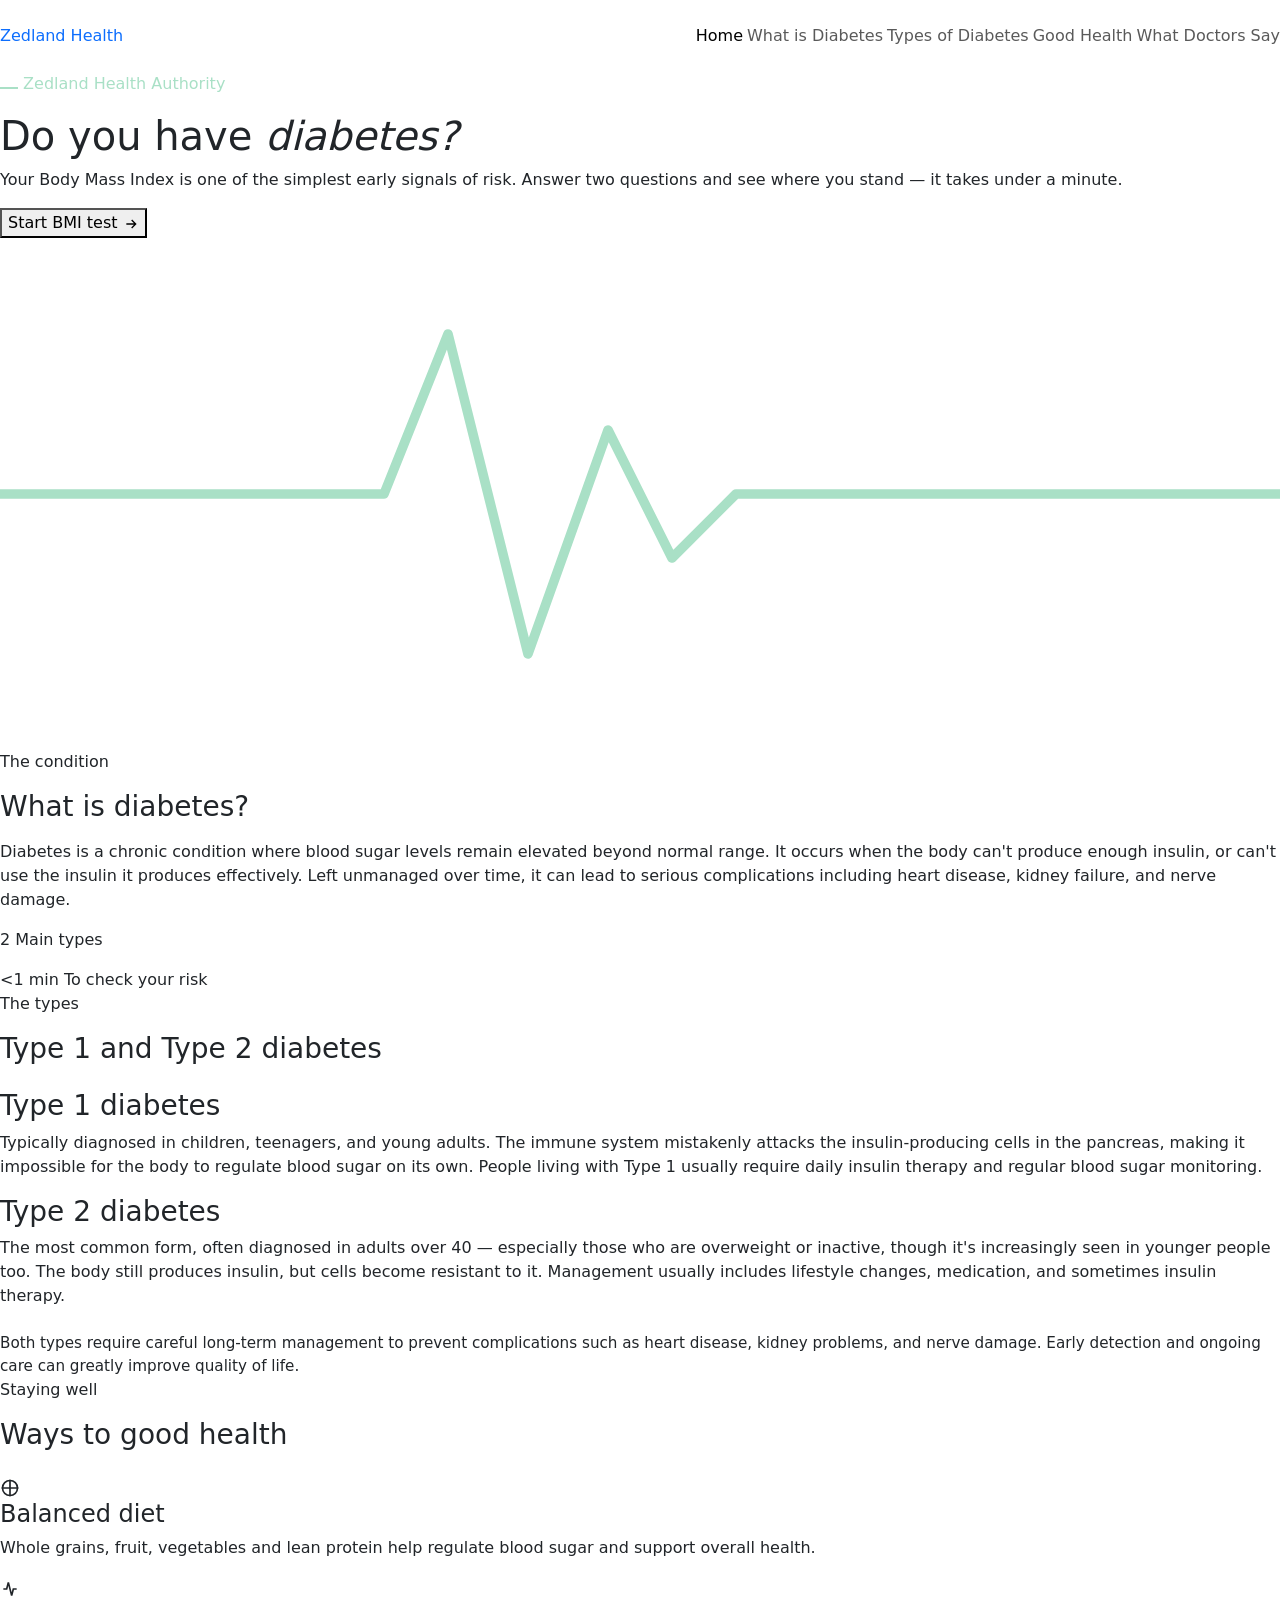
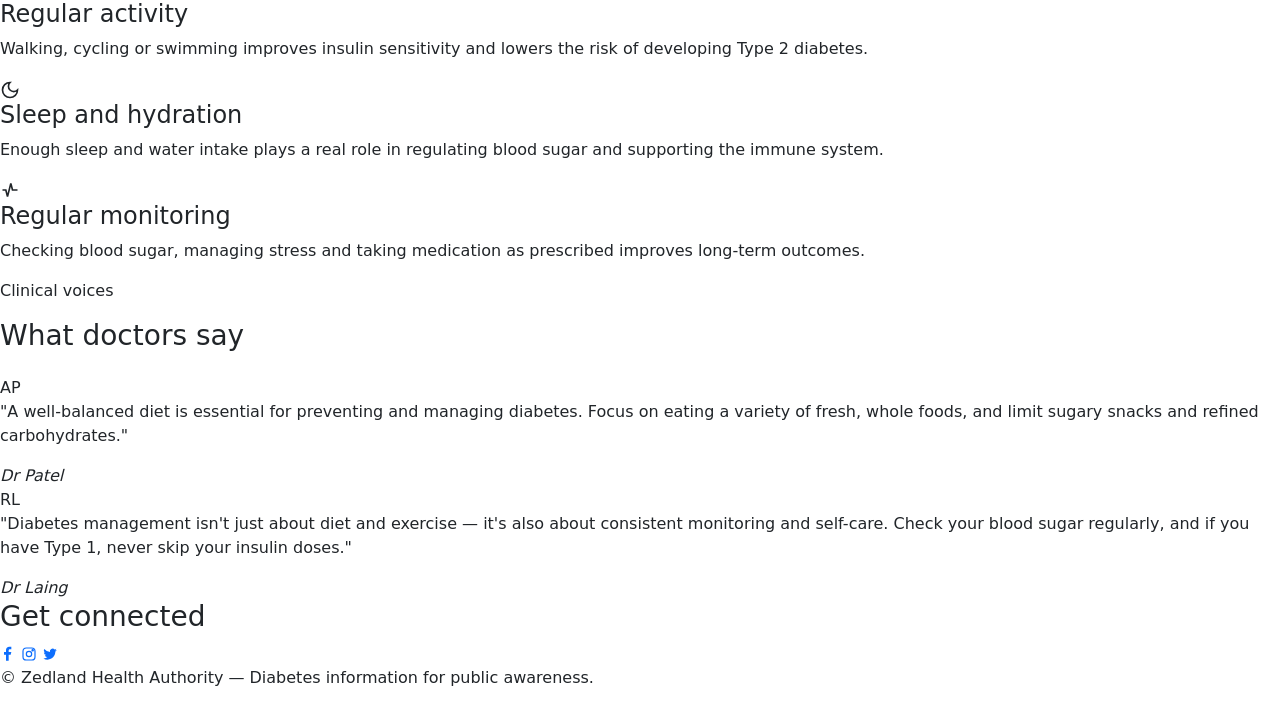
==== index.html @ a0cbd471 "Add files via upload" ====
<!DOCTYPE html>
<html lang="en">
<head>
<meta charset="UTF-8" />
<meta name="viewport" content="width=device-width, initial-scale=1.0" />
<title>Zedland Health Authority — Diabetes</title>
<meta name="description" content="Understand diabetes risk, check your BMI, and learn how to stay healthy — from Zedland Health Authority." />
<meta name="keywords" content="Diabetes Management, Diabetes Care, Health Tips, Diabetes Prevention, Blood Sugar Control, Diabetes Support, Healthy Lifestyle, Diabetes Education, Type 2 Diabetes, Health and Wellness" />
<meta name="author" content="Leroy Russell">

<link rel="icon" type="image/png" sizes="32x32" href="/assets/images/logo/logo.png">
<link rel="apple-touch-icon" sizes="180x180" href="/assets/images/logo/apple-touch-icon.png">

<link rel="preconnect" href="https://fonts.googleapis.com">
<link rel="preconnect" href="https://fonts.gstatic.com" crossorigin>
<link href="https://fonts.googleapis.com/css2?family=Space+Grotesk:wght@500;600;700&family=Source+Serif+4:ital,wght@0,400;0,600;1,400&family=IBM+Plex+Mono:wght@500;600&display=swap" rel="stylesheet">

<link href="https://cdn.jsdelivr.net/npm/bootstrap@5.3.3/dist/css/bootstrap.min.css" rel="stylesheet">
<link rel="stylesheet" href="/assets/css/styles.css">
</head>
<body>



<!-- ---------- Navbar ---------- -->
<nav class="navbar site-nav py-3">
  <div class="wrap w-100 d-flex align-items-center">
    <a class="brand text-decoration-none me-auto" href="#top">Zedland <span>Health</span></a>

    <!-- Inline links, desktop only -->
    <ul class="navbar-nav flex-row gap-lg-1 d-none d-lg-flex">
      <li class="nav-item"><a class="nav-link active" href="#top">Home</a></li>
      <li class="nav-item"><a class="nav-link" href="#about">What is Diabetes</a></li>
      <li class="nav-item"><a class="nav-link" href="#types">Types of Diabetes</a></li>
      <li class="nav-item"><a class="nav-link" href="#health">Good Health</a></li>
      <li class="nav-item"><a class="nav-link" href="#doctors">What Doctors Say</a></li>
    </ul>

    <!-- Sidenav trigger, mobile/tablet only -->
    <button class="nav-toggle d-lg-none" type="button" data-bs-toggle="offcanvas" data-bs-target="#sidenav" aria-controls="sidenav" aria-label="Open navigation menu">
      <svg width="22" height="22" viewBox="0 0 24 24" fill="none" stroke="currentColor" stroke-width="2"><path d="M4 6h16M4 12h16M4 18h16"/></svg>
    </button>
  </div>
</nav>

<!-- ---------- Sidenav (mobile/tablet) ---------- -->
<div class="offcanvas offcanvas-end sidenav" tabindex="-1" id="sidenav" aria-labelledby="sidenavLabel">
  <div class="offcanvas-header">
    <span class="brand" id="sidenavLabel">Zedland <span>Health</span></span>
    <button type="button" class="btn-close btn-close-white" data-bs-dismiss="offcanvas" aria-label="Close"></button>
  </div>
  <div class="offcanvas-body">
    <ul class="sidenav-links">
      <li><a href="#top">Home</a></li>
      <li><a href="#about">What is Diabetes</a></li>
      <li><a href="#types">Types of Diabetes</a></li>
      <li><a href="#health">Good Health</a></li>
      <li><a href="#doctors">What Doctors Say</a></li>
    </ul>
    <button type="button" class="btn-risk mt-4 w-100 justify-content-center" data-bs-dismiss="offcanvas" data-bs-toggle="modal" data-bs-target="#riskModal">
      Start BMI test
    </button>
  </div>
</div>

<main id="top">

  <!-- ---------- Hero ---------- -->
  <section class="hero">
    <div class="wrap">
      <div>
        <p class="eyebrow" style="color:#A9E0C6;">
          <span style="background:#A9E0C6;width:18px;height:2px;display:inline-block;"></span>
          Zedland Health Authority
        </p>
        <h1>Do you have <em>diabetes?</em></h1>
        <p class="lede">Your Body Mass Index is one of the simplest early signals of risk. Answer two questions and see where you stand — it takes under a minute.</p>
        <button type="button" class="btn-risk" data-bs-toggle="modal" data-bs-target="#riskModal">
          Start BMI test
          <svg width="16" height="16" viewBox="0 0 24 24" fill="none" stroke="currentColor" stroke-width="2"><path d="M5 12h14M13 6l6 6-6 6"/></svg>
        </button>
      </div>
      <div class="pulse-wrap" aria-hidden="true">
        <svg class="pulse-line" viewBox="0 0 400 160" fill="none">
          <path d="M0 80 H120 L140 30 L165 130 L190 60 L210 100 L230 80 H400" class="pulse-path" stroke="#A9E0C6" stroke-width="3" stroke-linecap="round" stroke-linejoin="round"/>
        </svg>
      </div>
    </div>
  </section>

  <!-- ---------- About ---------- -->
  <section id="about">
    <div class="wrap">
      <div class="card-panel about-panel">
        <div>
          <p class="eyebrow">The condition</p>
          <h2 class="h3 mb-3">What is diabetes?</h2>
          <p style="color:var(--ink-soft);">Diabetes is a chronic condition where blood sugar levels remain elevated beyond normal range. It occurs when the body can't produce enough insulin, or can't use the insulin it produces effectively. Left unmanaged over time, it can lead to serious complications including heart disease, kidney failure, and nerve damage.</p>
        </div>
        <div class="d-flex flex-column gap-3">
          <div class="stat-chip">
            <span class="num">2</span>
            <span class="label">Main types</span>
          </div>
          <div class="stat-chip">
            <span class="num">&lt;1 min</span>
            <span class="label">To check your risk</span>
          </div>
        </div>
      </div>
    </div>
  </section>

  <!-- ---------- Types ---------- -->
  <section id="types" class="bg-alt">
    <div class="wrap">
      <p class="eyebrow">The types</p>
      <h2 class="h3 mb-4">Type 1 and Type 2 diabetes</h2>
      <div class="type-grid">
        <div class="type-card">
          <h3>Type 1 diabetes</h3>
          <p>Typically diagnosed in children, teenagers, and young adults. The immune system mistakenly attacks the insulin-producing cells in the pancreas, making it impossible for the body to regulate blood sugar on its own. People living with Type 1 usually require daily insulin therapy and regular blood sugar monitoring.</p>
        </div>
        <div class="type-card type-2">
          <h3>Type 2 diabetes</h3>
          <p>The most common form, often diagnosed in adults over 40 — especially those who are overweight or inactive, though it's increasingly seen in younger people too. The body still produces insulin, but cells become resistant to it. Management usually includes lifestyle changes, medication, and sometimes insulin therapy.</p>
        </div>
      </div>
      <p class="mt-4 mb-0" style="color:var(--ink-soft); font-size:.95rem;">Both types require careful long-term management to prevent complications such as heart disease, kidney problems, and nerve damage. Early detection and ongoing care can greatly improve quality of life.</p>
    </div>
  </section>

  <!-- ---------- Good health ---------- -->
  <section id="health">
    <div class="wrap">
      <p class="eyebrow">Staying well</p>
      <h2 class="h3 mb-4">Ways to good health</h2>
      <div class="tip-grid">
        <div class="tip-card">
          <div class="tip-icon"><svg width="20" height="20" viewBox="0 0 24 24" fill="none" stroke="currentColor" stroke-width="2"><path d="M12 2v20M2 12h20"/><circle cx="12" cy="12" r="9"/></svg></div>
          <h4>Balanced diet</h4>
          <p>Whole grains, fruit, vegetables and lean protein help regulate blood sugar and support overall health.</p>
        </div>
        <div class="tip-card">
          <div class="tip-icon"><svg width="20" height="20" viewBox="0 0 24 24" fill="none" stroke="currentColor" stroke-width="2"><path d="M4 12h4l2-8 4 16 2-8h4"/></svg></div>
          <h4>Regular activity</h4>
          <p>Walking, cycling or swimming improves insulin sensitivity and lowers the risk of developing Type 2 diabetes.</p>
        </div>
        <div class="tip-card">
          <div class="tip-icon"><svg width="20" height="20" viewBox="0 0 24 24" fill="none" stroke="currentColor" stroke-width="2"><path d="M12 3a6 6 0 0 0 9 9 9 9 0 1 1-9-9Z"/></svg></div>
          <h4>Sleep and hydration</h4>
          <p>Enough sleep and water intake plays a real role in regulating blood sugar and supporting the immune system.</p>
        </div>
        <div class="tip-card">
          <div class="tip-icon"><svg width="20" height="20" viewBox="0 0 24 24" fill="none" stroke="currentColor" stroke-width="2"><path d="M3 12h4l2 8 4-16 2 8h6"/></svg></div>
          <h4>Regular monitoring</h4>
          <p>Checking blood sugar, managing stress and taking medication as prescribed improves long-term outcomes.</p>
        </div>
      </div>
    </div>
  </section>

  <!-- ---------- Doctors ---------- -->
  <section id="doctors" class="bg-alt">
    <div class="wrap">
      <p class="eyebrow">Clinical voices</p>
      <h2 class="h3 mb-4">What doctors say</h2>
      <div class="quote-grid">
        <div class="quote-card">
          <div class="avatar-initial avatar-a">AP</div>
          <div>
            <blockquote>"A well-balanced diet is essential for preventing and managing diabetes. Focus on eating a variety of fresh, whole foods, and limit sugary snacks and refined carbohydrates."</blockquote>
            <cite>Dr Patel</cite>
          </div>
        </div>
        <div class="quote-card">
          <div class="avatar-initial avatar-b">RL</div>
          <div>
            <blockquote>"Diabetes management isn't just about diet and exercise — it's also about consistent monitoring and self-care. Check your blood sugar regularly, and if you have Type 1, never skip your insulin doses."</blockquote>
            <cite>Dr Laing</cite>
          </div>
        </div>
      </div>
    </div>
  </section>

</main>

<!-- ---------- Footer ---------- -->
<footer>
  <div class="wrap">
    <h3>Get connected</h3>
    <div class="social">
      <a href="#" aria-label="Facebook"><svg width="16" height="16" viewBox="0 0 24 24" fill="currentColor"><path d="M13 22v-9h3l1-4h-4V7c0-1 .5-2 2-2h2V1h-3c-3 0-5 2-5 5v3H6v4h3v9h4Z"/></svg></a>
      <a href="#" aria-label="Instagram"><svg width="16" height="16" viewBox="0 0 24 24" fill="none" stroke="currentColor" stroke-width="1.8"><rect x="3" y="3" width="18" height="18" rx="5"/><circle cx="12" cy="12" r="4"/><circle cx="17.5" cy="6.5" r="1"/></svg></a>
      <a href="#" aria-label="Twitter"><svg width="16" height="16" viewBox="0 0 24 24" fill="currentColor"><path d="M22 5.9c-.7.3-1.5.6-2.3.7.8-.5 1.5-1.3 1.8-2.3-.8.5-1.6.8-2.6 1a4 4 0 0 0-6.9 3.7A11.5 11.5 0 0 1 3.5 4.6a4 4 0 0 0 1.3 5.4c-.7 0-1.3-.2-1.9-.5v.1a4 4 0 0 0 3.3 4 4 4 0 0 1-1.9.1 4 4 0 0 0 3.8 2.9A8 8 0 0 1 2 18.6a11.5 11.5 0 0 0 6.3 1.9c7.5 0 11.7-6.3 11.7-11.7v-.5c.8-.6 1.5-1.3 2-2.4Z"/></svg></a>
    </div>
    <p id="copyright">&copy; <span id="currentYear"></span> Zedland Health Authority — Diabetes information for public awareness.</p>
  </div>
</footer>

<!-- ---------- BMI Modal ---------- -->
<div class="modal fade bmi-modal" id="riskModal" tabindex="-1" aria-labelledby="riskModalLabel" aria-hidden="true">
  <div class="modal-dialog modal-dialog-centered">
    <div class="modal-content">
      <div class="modal-header">
        <div>
          <h2 class="modal-title h5 mb-1" id="riskModalLabel">Diabetes risk check</h2>
          <p class="mb-0" style="font-size:.85rem; color:#D6E7E2;">Calculate your BMI and see where you stand.</p>
        </div>
        <button type="button" class="btn-close" data-bs-dismiss="modal" aria-label="Close"></button>
      </div>
      <div class="modal-body">

        <div class="mb-3">
          <label for="height" class="form-label">Height (cm)</label>
          <input type="number" id="height" class="form-control" placeholder="e.g. 175" required min="100" max="250" aria-describedby="height-error">
          <div id="height-error" class="field-error"></div>
        </div>

        <div class="mb-4">
          <label for="weight" class="form-label">Weight (kg)</label>
          <input type="number" id="weight" class="form-control" placeholder="e.g. 70" required min="30" max="300" aria-describedby="weight-error">
          <div id="weight-error" class="field-error"></div>
        </div>

        <button type="button" class="calculate-bmi">Calculate BMI</button>

        <div id="result">
          <div class="gauge-wrap">
            <svg id="gauge" viewBox="0 0 200 118" width="100%">
              <g id="gaugeBands"></g>
              <line id="needle" x1="100" y1="100" x2="100" y2="28" stroke="#132A33" stroke-width="3" stroke-linecap="round" style="transform-origin:100px 100px; transform:rotate(-90deg); transition:transform .6s cubic-bezier(.34,1.4,.64,1);"/>
              <circle cx="100" cy="100" r="6" fill="#132A33"/>
            </svg>
          </div>
          <div id="bmiOutput">0</div>
          <div class="status-text" id="status"></div>
          <div id="healthAdvice" style="display:none;"></div>
        </div>

      </div>
    </div>
  </div>
</div>


<script src="https://cdn.jsdelivr.net/npm/bootstrap@5.3.3/dist/js/bootstrap.bundle.min.js"></script>
<script src="/assets/js/main.js"></script>
</body>
</html>
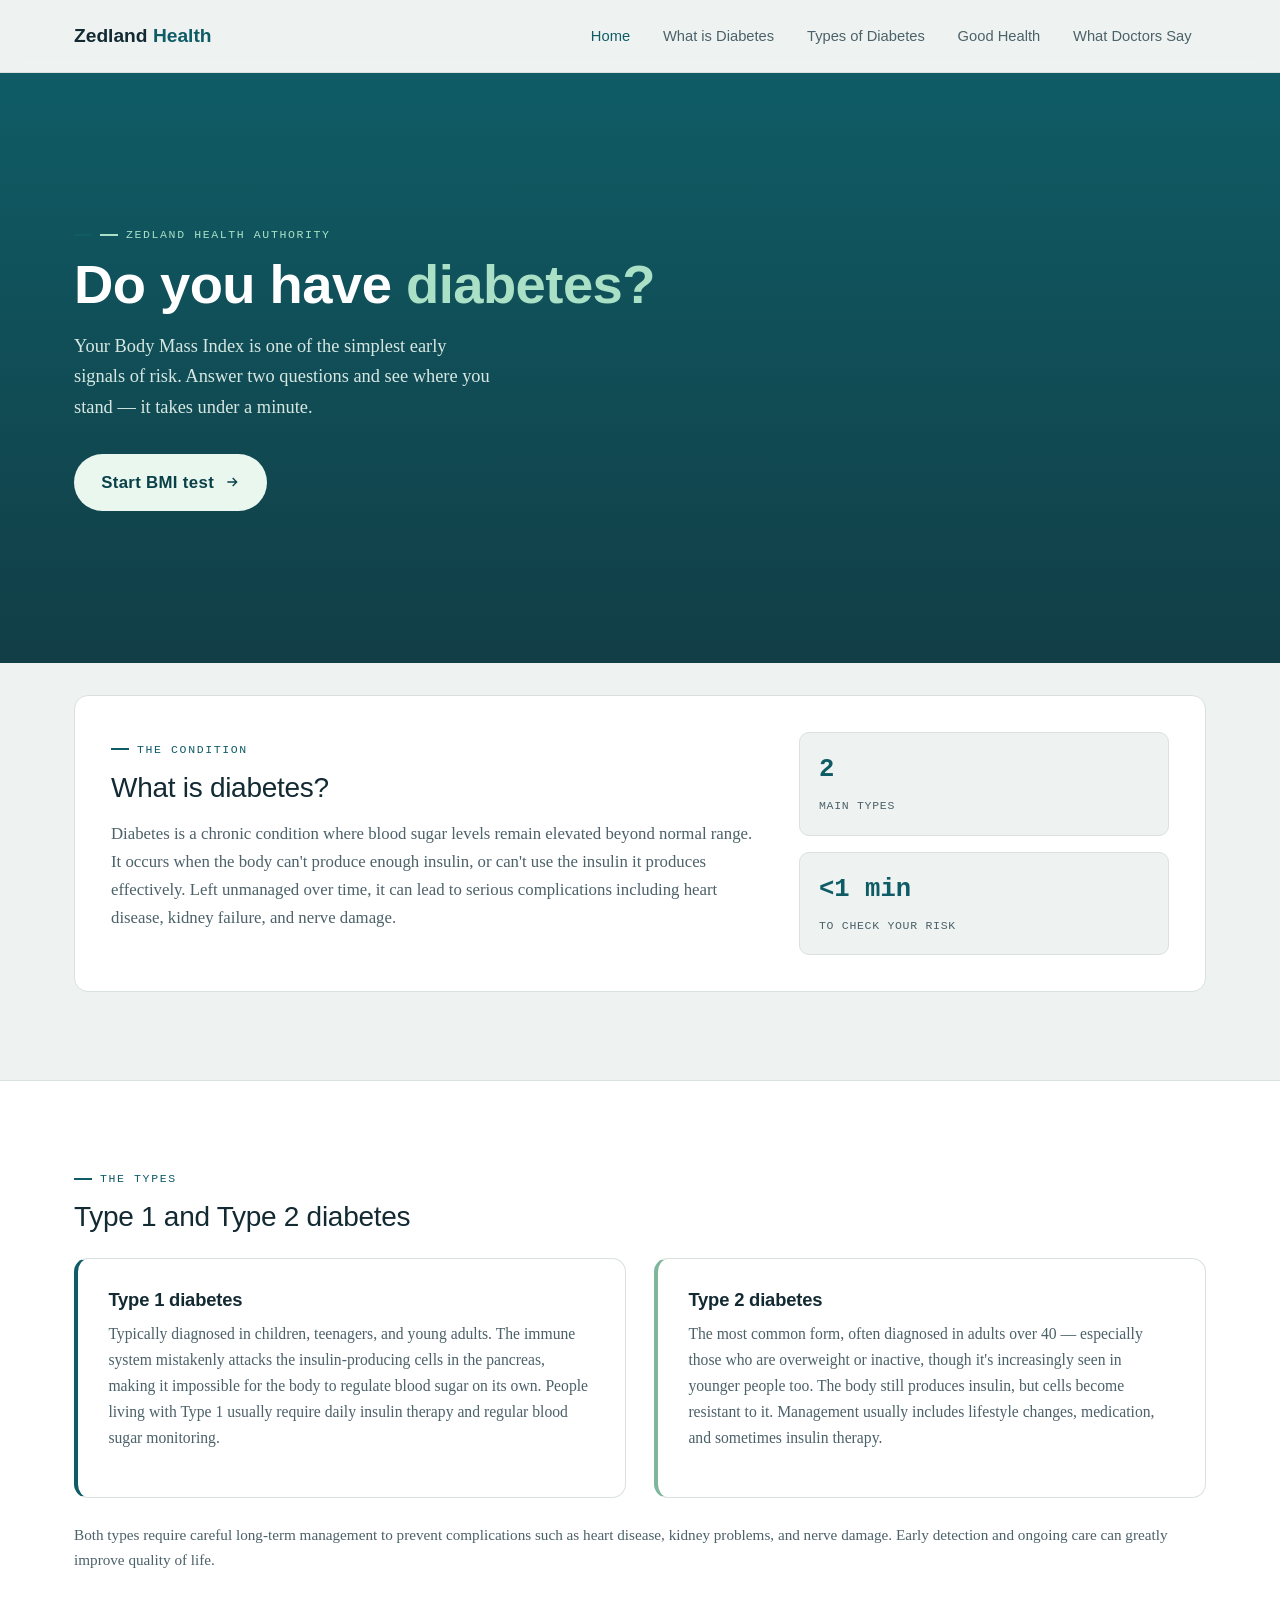
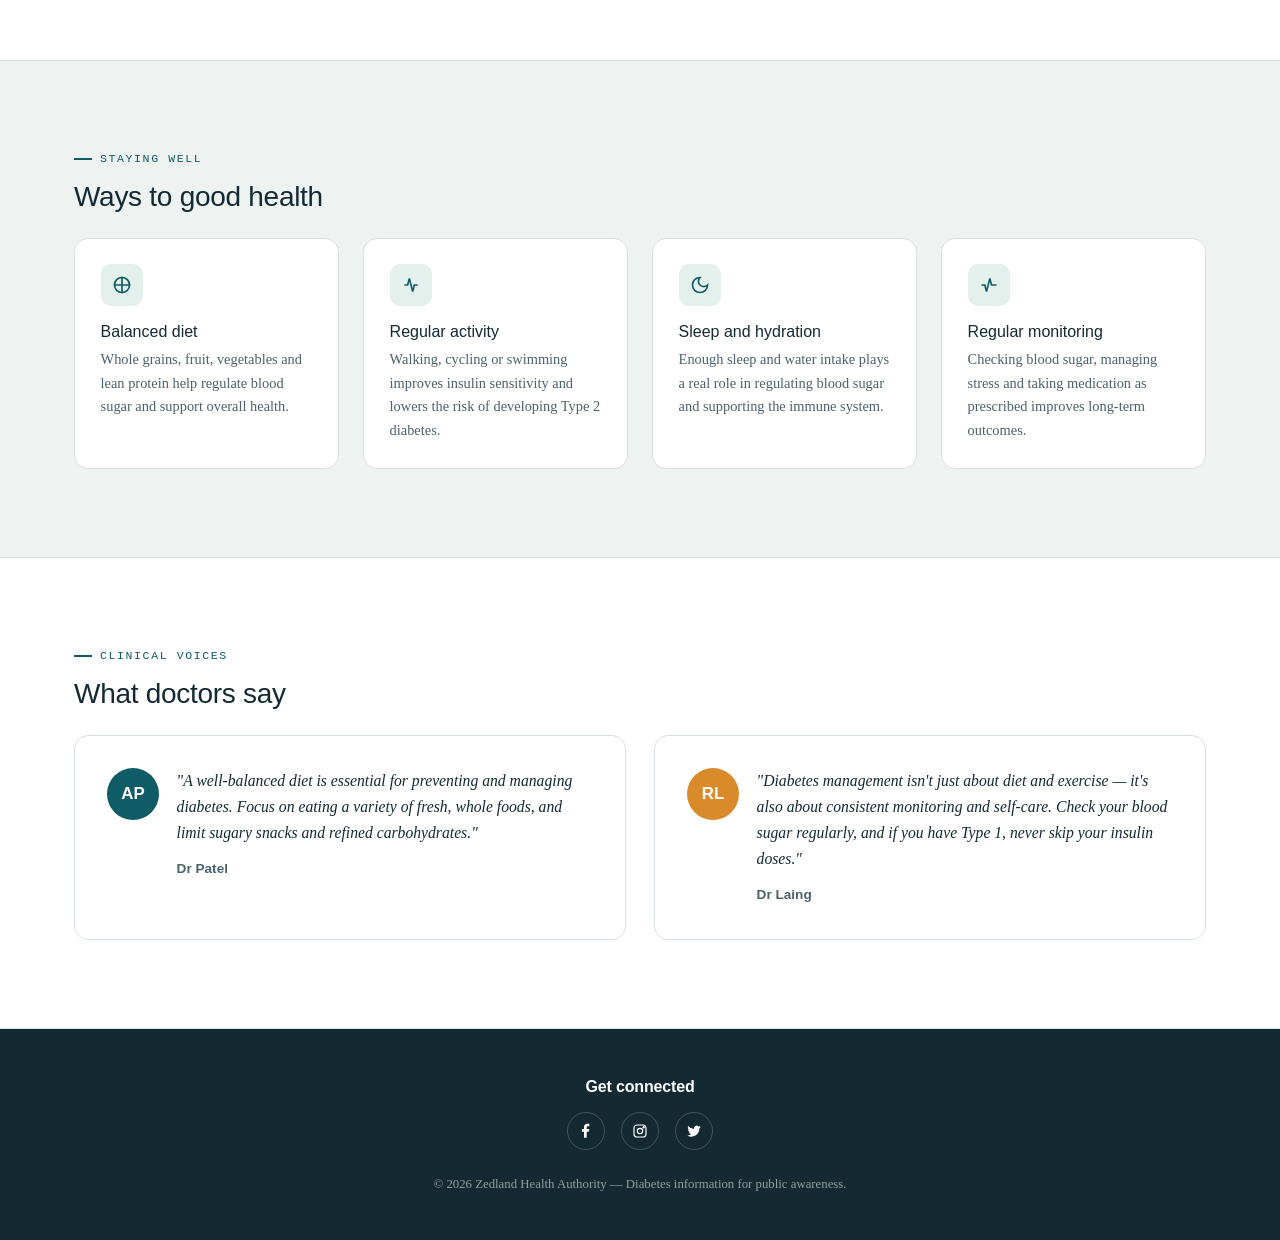
==== commit 3975f2a4: "Update index.html" ====
--- a/index.html
+++ b/index.html
@@ -16,7 +16,7 @@
 <link href="https://fonts.googleapis.com/css2?family=Space+Grotesk:wght@500;600;700&family=Source+Serif+4:ital,wght@0,400;0,600;1,400&family=IBM+Plex+Mono:wght@500;600&display=swap" rel="stylesheet">
 
 <link href="https://cdn.jsdelivr.net/npm/bootstrap@5.3.3/dist/css/bootstrap.min.css" rel="stylesheet">
-<link rel="stylesheet" href="/assets/css/styles.css">
+<link rel="stylesheet" href="assets/css/styles.css">
 </head>
 <body>
 
--- a/assets/css/styles.css
+++ b/assets/css/styles.css
@@ -0,0 +1,355 @@
+
+:root{
+  --ink:#132A33;
+  --ink-soft:#4C6169;
+  --paper:#EEF3F1;
+  --surface:#FFFFFF;
+  --teal:#0F5C66;
+  --teal-dark:#0A4048;
+  --sage:#7FB69E;
+  --amber:#D98B2B;
+  --red:#C1443C;
+  --line:#D8E1DD;
+  --radius:14px;
+  --font-display:'Space Grotesk', sans-serif;
+  --font-body:'Source Serif 4', serif;
+  --font-mono:'IBM Plex Mono', monospace;
+}
+
+*{ box-sizing:border-box; }
+html{ scroll-behavior:smooth; }
+body{
+  background:var(--paper);
+  color:var(--ink);
+  font-family:var(--font-body);
+  font-size:1.05rem;
+  line-height:1.65;
+}
+h1,h2,h3,.display{
+  font-family:var(--font-display);
+  color:var(--ink);
+  font-weight:700;
+  letter-spacing:-0.01em;
+}
+a{ color:inherit; }
+.eyebrow{
+  font-family:var(--font-mono);
+  font-size:.72rem;
+  letter-spacing:.14em;
+  text-transform:uppercase;
+  color:var(--teal);
+  display:flex;
+  align-items:center;
+  gap:8px;
+  margin-bottom:.75rem;
+}
+.eyebrow::before{ content:''; width:18px; height:2px; background:var(--teal); }
+.wrap{ max-width:1180px; margin:0 auto; padding:0 24px; }
+section{ padding:88px 0; }
+@media (max-width:768px){ section{ padding:56px 0; } }
+
+/* ---------- Navbar ---------- */
+.site-nav{
+  position:sticky; top:0; z-index:1030;
+  background:rgba(238,243,241,.92);
+  backdrop-filter:blur(8px);
+  border-bottom:1px solid var(--line);
+}
+.brand{
+  font-family:var(--font-display);
+  font-weight:700;
+  font-size:1.2rem;
+}
+.brand span{ color:var(--teal); }
+.site-nav .nav-link{
+  font-family:var(--font-display);
+  font-weight:500;
+  font-size:.92rem;
+  color:var(--ink-soft);
+  padding:.5rem .9rem !important;
+}
+.site-nav .nav-link:hover,
+.site-nav .nav-link.active{ color:var(--teal); }
+
+.nav-toggle{
+  border:1px solid var(--line);
+  background:var(--surface);
+  color:var(--ink);
+  width:42px; height:42px;
+  border-radius:10px;
+  display:flex; align-items:center; justify-content:center;
+}
+.nav-toggle:hover{ border-color:var(--teal); color:var(--teal); }
+
+/* ---------- Sidenav (offcanvas) ---------- */
+.sidenav{
+  width:280px;
+  background:var(--teal-dark);
+  color:#fff;
+}
+.sidenav .offcanvas-header{
+  border-bottom:1px solid rgba(255,255,255,.15);
+  padding:1.4rem 1.5rem;
+}
+.sidenav .brand{ color:#fff; }
+.sidenav .brand span{ color:#A9E0C6; }
+.sidenav .offcanvas-body{ padding:1.5rem; }
+.sidenav-links{
+  list-style:none;
+  margin:0; padding:0;
+  display:flex; flex-direction:column;
+}
+.sidenav-links li{ border-bottom:1px solid rgba(255,255,255,.1); }
+.sidenav-links li:first-child{ border-top:1px solid rgba(255,255,255,.1); }
+.sidenav-links a{
+  display:block;
+  font-family:var(--font-display);
+  font-weight:500;
+  font-size:1rem;
+  color:#E4F0EC;
+  text-decoration:none;
+  padding:.95rem .2rem;
+}
+.sidenav-links a:hover{ color:#A9E0C6; }
+.sidenav .btn-risk{ color:var(--teal-dark); }
+
+/* ---------- Hero ---------- */
+.hero{
+  background:linear-gradient(180deg, #0F5C66 0%, #123E46 100%);
+  color:#F4F8F7;
+  overflow:hidden;
+  position:relative;
+}
+.hero .wrap{
+  display:grid;
+  grid-template-columns:1.1fr .9fr;
+  gap:48px;
+  align-items:center;
+  padding-top:64px;
+  padding-bottom:64px;
+  position:relative;
+}
+@media (max-width:900px){
+  .hero .wrap{ grid-template-columns:1fr; }
+  .pulse-wrap{ display:none; }
+}
+.hero h1{
+  color:#fff;
+  font-size:clamp(2.2rem, 4.6vw, 3.4rem);
+  line-height:1.08;
+  margin-bottom:1rem;
+}
+.hero h1 em{ color:#A9E0C6; font-style:normal; }
+.hero p.lede{
+  font-family:var(--font-body);
+  font-size:1.15rem;
+  color:#D6E7E2;
+  max-width:46ch;
+  margin-bottom:2rem;
+}
+.btn-risk{
+  background:#E9F7EF;
+  color:var(--teal-dark);
+  font-family:var(--font-display);
+  font-weight:600;
+  letter-spacing:.02em;
+  padding:.9rem 1.7rem;
+  border-radius:999px;
+  border:none;
+  display:inline-flex;
+  align-items:center;
+  gap:10px;
+  transition:transform .15s ease, background .15s ease;
+}
+.btn-risk:hover{ background:#fff; transform:translateY(-2px); }
+
+/* Pulse line SVG */
+.pulse-wrap{ position:relative; }
+.pulse-line{ width:100%; height:auto; }
+.pulse-path{
+  stroke-dasharray:1000;
+  stroke-dashoffset:1000;
+  animation:draw 3.2s ease-in-out infinite;
+}
+@keyframes draw{
+  0%{ stroke-dashoffset:1000; }
+  55%{ stroke-dashoffset:0; }
+  100%{ stroke-dashoffset:-1000; }
+}
+@media (prefers-reduced-motion: reduce){
+  .pulse-path{ animation:none; stroke-dashoffset:0; }
+}
+
+/* ---------- Cards / sections ---------- */
+.card-panel{
+  background:var(--surface);
+  border-radius:var(--radius);
+  border:1px solid var(--line);
+  padding:2.25rem;
+}
+.about-panel{
+  display:grid;
+  grid-template-columns:1.4fr .8fr;
+  gap:2.5rem;
+  align-items:center;
+  margin-top:-56px;
+  position:relative;
+  z-index:2;
+}
+@media (max-width:860px){ .about-panel{ grid-template-columns:1fr; margin-top:24px; } }
+.stat-chip{
+  background:var(--paper);
+  border:1px solid var(--line);
+  border-radius:10px;
+  padding:1rem 1.2rem;
+  font-family:var(--font-mono);
+}
+.stat-chip .num{ font-size:1.6rem; font-weight:600; color:var(--teal); display:block; }
+.stat-chip .label{ font-size:.72rem; color:var(--ink-soft); text-transform:uppercase; letter-spacing:.06em; }
+
+.type-grid{ display:grid; grid-template-columns:1fr 1fr; gap:1.75rem; }
+@media (max-width:860px){ .type-grid{ grid-template-columns:1fr; } }
+.type-card{
+  background:var(--surface);
+  border:1px solid var(--line);
+  border-left:4px solid var(--teal);
+  border-radius:var(--radius);
+  padding:1.9rem;
+}
+.type-card.type-2{ border-left-color:var(--sage); }
+.type-card h3{ font-size:1.15rem; margin-bottom:.6rem; }
+.type-card p{ color:var(--ink-soft); font-size:.98rem; }
+
+.tip-grid{ display:grid; grid-template-columns:repeat(4,1fr); gap:1.5rem; }
+@media (max-width:900px){ .tip-grid{ grid-template-columns:1fr 1fr; } }
+@media (max-width:560px){ .tip-grid{ grid-template-columns:1fr; } }
+.tip-card{
+  background:var(--surface);
+  border:1px solid var(--line);
+  border-radius:var(--radius);
+  padding:1.6rem;
+  text-align:left;
+}
+.tip-icon{
+  width:42px; height:42px;
+  border-radius:10px;
+  background:#E4F0EC;
+  color:var(--teal);
+  display:flex; align-items:center; justify-content:center;
+  margin-bottom:1rem;
+}
+.tip-card h4{ font-family:var(--font-display); font-size:1rem; margin-bottom:.4rem; }
+.tip-card p{ font-size:.9rem; color:var(--ink-soft); margin:0; }
+
+.quote-grid{ display:grid; grid-template-columns:1fr 1fr; gap:1.75rem; }
+@media (max-width:860px){ .quote-grid{ grid-template-columns:1fr; } }
+.quote-card{
+  background:var(--surface);
+  border:1px solid var(--line);
+  border-radius:var(--radius);
+  padding:2rem;
+  display:flex;
+  gap:1.1rem;
+}
+.avatar-initial{
+  flex-shrink:0;
+  width:52px; height:52px;
+  border-radius:50%;
+  display:flex; align-items:center; justify-content:center;
+  font-family:var(--font-display); font-weight:700; font-size:1.05rem;
+  color:#fff;
+}
+.avatar-a{ background:var(--teal); }
+.avatar-b{ background:var(--amber); }
+.quote-card blockquote{ margin:0 0 .5rem; font-style:italic; color:var(--ink); font-size:.98rem; }
+.quote-card cite{ font-family:var(--font-display); font-style:normal; font-weight:600; font-size:.85rem; color:var(--ink-soft); }
+
+section.bg-alt{ background:var(--surface); border-top:1px solid var(--line); border-bottom:1px solid var(--line); }
+
+footer{
+  background:var(--ink);
+  color:#C9D6D3;
+  padding:48px 0 28px;
+  text-align:center;
+}
+footer h3{ color:#fff; font-size:1rem; margin-bottom:1rem; }
+footer .social a{
+  display:inline-flex; width:38px; height:38px;
+  border:1px solid rgba(255,255,255,.2);
+  border-radius:50%;
+  align-items:center; justify-content:center;
+  margin:0 6px;
+  color:#fff;
+}
+footer .social a:hover{ background:var(--teal); border-color:var(--teal); }
+footer p{ font-size:.8rem; color:#8FA29E; margin-top:1.5rem; }
+
+/* ---------- BMI Modal ---------- */
+.bmi-modal .modal-content{
+  border-radius:20px;
+  border:none;
+  overflow:hidden;
+}
+.bmi-modal .modal-header{
+  background:var(--teal);
+  color:#fff;
+  border:none;
+  padding:1.6rem 2rem 1.2rem;
+}
+.bmi-modal .modal-title{ font-family:var(--font-display); font-weight:700; }
+.bmi-modal .modal-header .btn-close{ filter:invert(1); }
+.bmi-modal .modal-body{ padding:2rem; }
+@media (max-width:576px){
+  .bmi-modal .modal-body{ padding:1.5rem; }
+  .bmi-modal .modal-header{ padding:1.3rem 1.5rem 1rem; }
+}
+.bmi-modal .form-label{
+  font-family:var(--font-display);
+  font-size:.82rem;
+  font-weight:600;
+  text-transform:uppercase;
+  letter-spacing:.04em;
+  color:var(--ink-soft);
+}
+.bmi-modal .form-control{
+  border:1px solid var(--line);
+  border-radius:10px;
+  padding:.7rem .9rem;
+  font-family:var(--font-mono);
+}
+.bmi-modal .form-control:focus{
+  border-color:var(--teal);
+  box-shadow:0 0 0 3px rgba(15,92,102,.15);
+}
+.bmi-modal .form-control.input-error{
+  border-color:var(--red);
+  box-shadow:0 0 0 3px rgba(193,68,60,.12);
+}
+.field-error{
+  font-size:.8rem;
+  color:var(--red);
+  margin-top:.3rem;
+  min-height:1.1em;
+}
+.calculate-bmi{
+  background:var(--ink);
+  color:#fff;
+  font-family:var(--font-display);
+  font-weight:600;
+  border:none;
+  border-radius:10px;
+  padding:.85rem;
+  width:100%;
+  transition:background .15s ease;
+}
+.calculate-bmi:hover{ background:var(--teal); }
+
+#result{ margin-top:1.75rem; padding-top:1.5rem; border-top:1px solid var(--line); text-align:center; }
+.gauge-wrap{ max-width:clamp(170px, 45vw, 260px); margin:0 auto; }
+#bmiOutput{
+  font-family:var(--font-mono);
+  font-size:2rem;
+  color:var(--ink);
+}
+.status-text{ font-family:var(--font-display); font-weight:600; font-size:1rem; margin-top:.25rem; }
+#healthAdvice{ font-size:.9rem; color:var(--ink-soft); margin-top:.6rem; }
